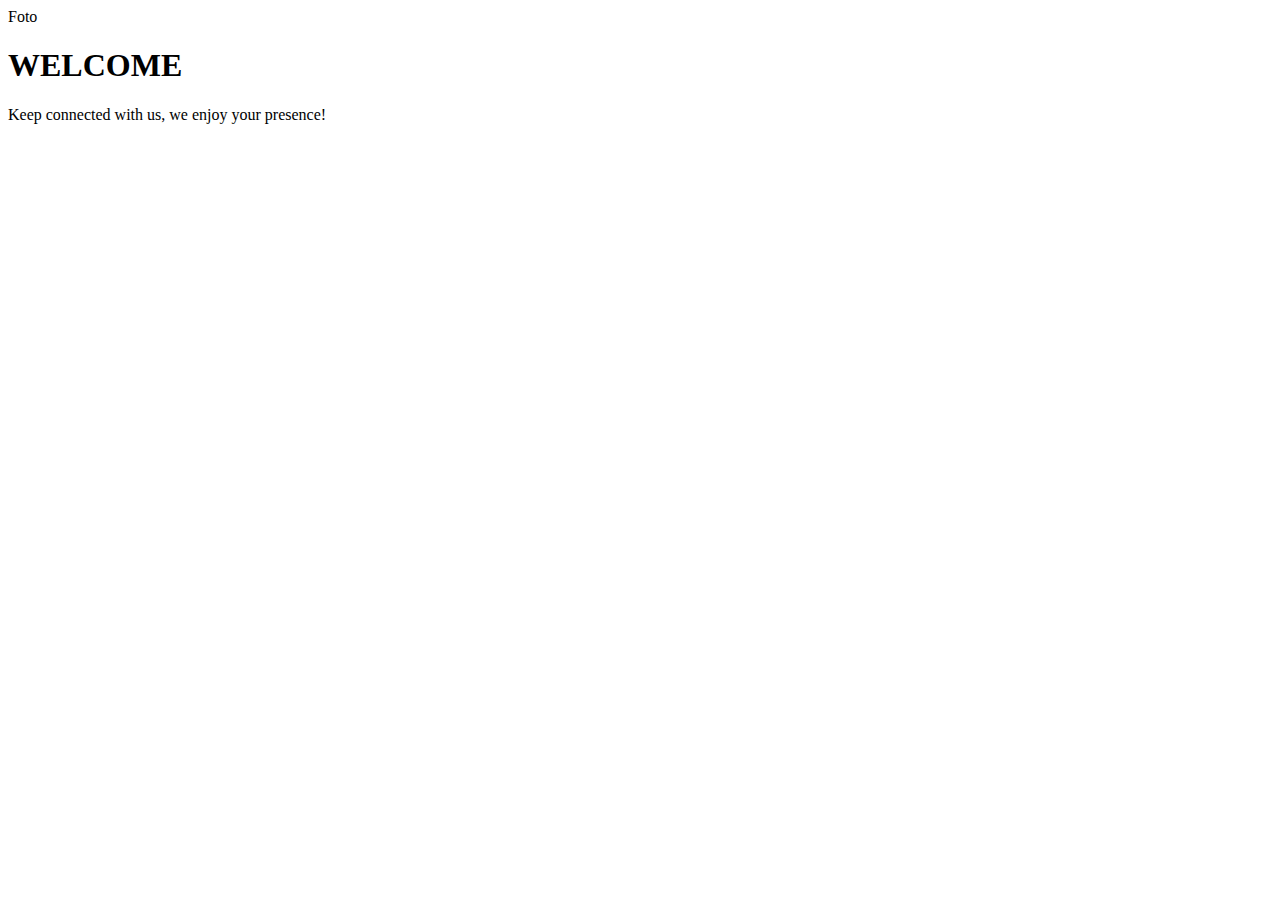
==== index.html @ d6218fbc "criação de 'estilos'" ====
<!DOCTYPE html>
<html lang="en">
<head>
    <meta charset="UTF-8">
    <meta name="viewport" content="width=device-width, initial-scale=1.0">
    <title>Login</title>
    <link rel="stylesheet" href="estilos/style.css">
</head>
<body>
    <main>
        <section>
            <div id="imagem">
                Foto
            </div>
            <div id="forms">
                <h1>WELCOME</h1>
                <p>
                    Keep connected with us, we enjoy your presence!
                </p>
                <form action="" method="post">

                </form>
            </div>
        </section>
    </main>
</body>
</html>
---- estilos/style.css ----
/*

Paleta de cores
- #400E08 (vermelho escuro)
- #428C5C (verde agua)
- #1A2601 verde em tom de oliva

*/
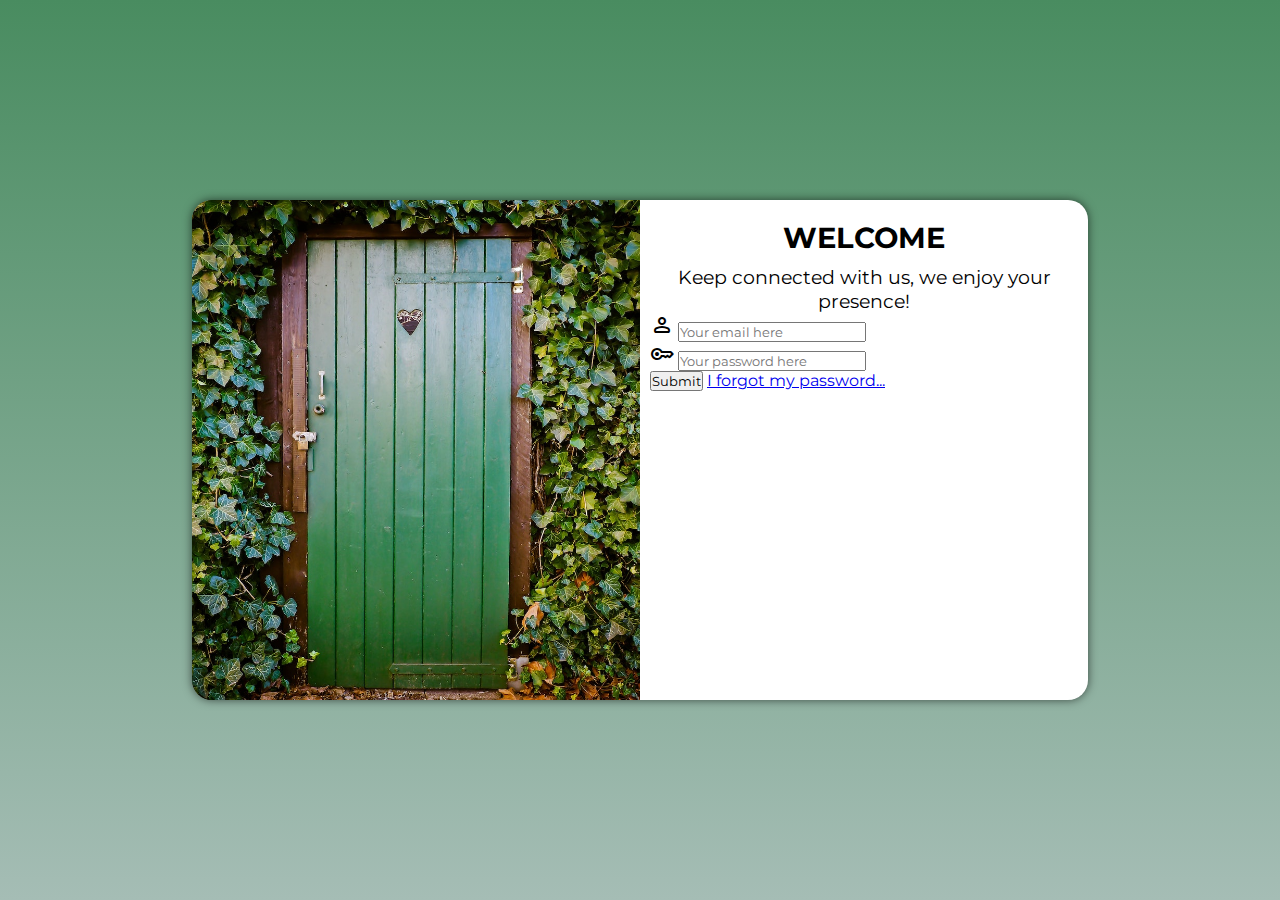
==== commit f993d4fc: "primeira parte" ====
--- a/index.html
+++ b/index.html
@@ -5,20 +5,39 @@
     <meta name="viewport" content="width=device-width, initial-scale=1.0">
     <title>Login</title>
     <link rel="stylesheet" href="estilos/style.css">
+    <link rel="stylesheet" href="estilos/media-query.css">
+    <link rel="stylesheet" href="https://fonts.googleapis.com/css2?family=Material+Symbols+Rounded:opsz,wght,FILL,GRAD@24,400,0,0" />
+
 </head>
 <body>
     <main>
-        <section>
+        <section id="login">
             <div id="imagem">
-                Foto
             </div>
             <div id="forms">
                 <h1>WELCOME</h1>
                 <p>
                     Keep connected with us, we enjoy your presence!
                 </p>
-                <form action="" method="post">
-
+                <form action="#" method="post" autocomplete="on">
+                        <div class="campo">
+                            <label for="iemail">
+                                <span class="material-symbols-rounded">
+                                person
+                                </span>
+                            </label>
+                            <input type="email" name="email" id="iemail" placeholder="Your email here" autocomplete="email" required maxlength="30">
+                        </div>
+                        <div class="campo">
+                            <label for="isenha">
+                                <span class="material-symbols-rounded">
+                                key
+                                </span>
+                            </label>
+                            <input type="password" name="senha" id="isenha" placeholder="Your password here" autocomplete="current-password" required minlength="8" maxlength="12">
+                        </div>
+                        <input type="submit" value="Submit">
+                        <a href="esqueci.html">I forgot my password...</a>
                 </form>
             </div>
         </section>
--- a/estilos/style.css
+++ b/estilos/style.css
@@ -1,3 +1,5 @@
+@import url('https://fonts.googleapis.com/css2?family=Montserrat:wght@300&display=swap');
+
 /*
 
 Paleta de cores
@@ -5,4 +7,52 @@
 - #428C5C (verde agua)
 - #1A2601 verde em tom de oliva
 
-*/+*/
+
+* {
+    font-family: 'Montserrat', sans-serif;
+    padding: 0px;
+    margin: 0px;
+    box-sizing: border-box;
+}
+
+body {
+    background-color: #428C5C;
+    height: 100vh;
+    width: 100vw;
+}
+
+main {
+    position:relative;
+    height: 100vh;
+    width: 100vw;
+}
+
+#login {
+    position:absolute;
+    top: 50%;
+    left: 50%;
+    background-color: white;
+    width: 250px;
+    height: 500px;
+    background-color: white;
+    transform: translate(-50%, -50%);
+    border-radius: 20px;
+    overflow: hidden;
+    box-shadow: 0px 0px 10px rgba(0, 0, 0, 0.592);
+    transition: width .3s, height .3s;
+    transition-timing-function: ease;
+
+}
+
+#imagem {
+    background: #1A2601 url(../imagens/porta.jpg) no-repeat;
+    background-size: cover;
+    height: 200px;
+    display: block;
+}
+
+#forms {
+    padding: 10px;
+    display:block;
+}--- a/estilos/media-query.css
+++ b/estilos/media-query.css
@@ -0,0 +1,58 @@
+@media screen and (min-width: 768px) and (max-width: 992px) {
+    body {
+        background-image: linear-gradient(to bottom, #498C60, #a5bdb5); 
+    }
+    
+    #login {
+        width: 80vw;
+    }
+
+    #imagem {
+        float: left;
+        width: 40%;
+        height: 100%;
+        background-position: center center;
+    }
+
+    #forms {
+        float: right;
+        width: 60%;
+    }
+}
+
+@media screen and (min-width: 992px) {
+
+    body {
+        background-image: linear-gradient(to bottom, #498C60, #a5bdb5); 
+    }
+
+    #login {
+        width: 70vw;
+    }
+
+    #imagem {
+        float: left;
+        width: 50%;
+        height: 100%;
+        background-position: center center;
+    }
+
+    #forms {
+        float: right;
+        width: 50%;
+    }
+
+    div#forms > h1 {
+        font-size: 1.8em;
+        font-weight: bolder;
+        text-align: center;
+        padding: 10px;
+    }
+
+    div#forms > p {
+        font-size: 1.2em;
+        text-align: center;
+
+    }
+
+}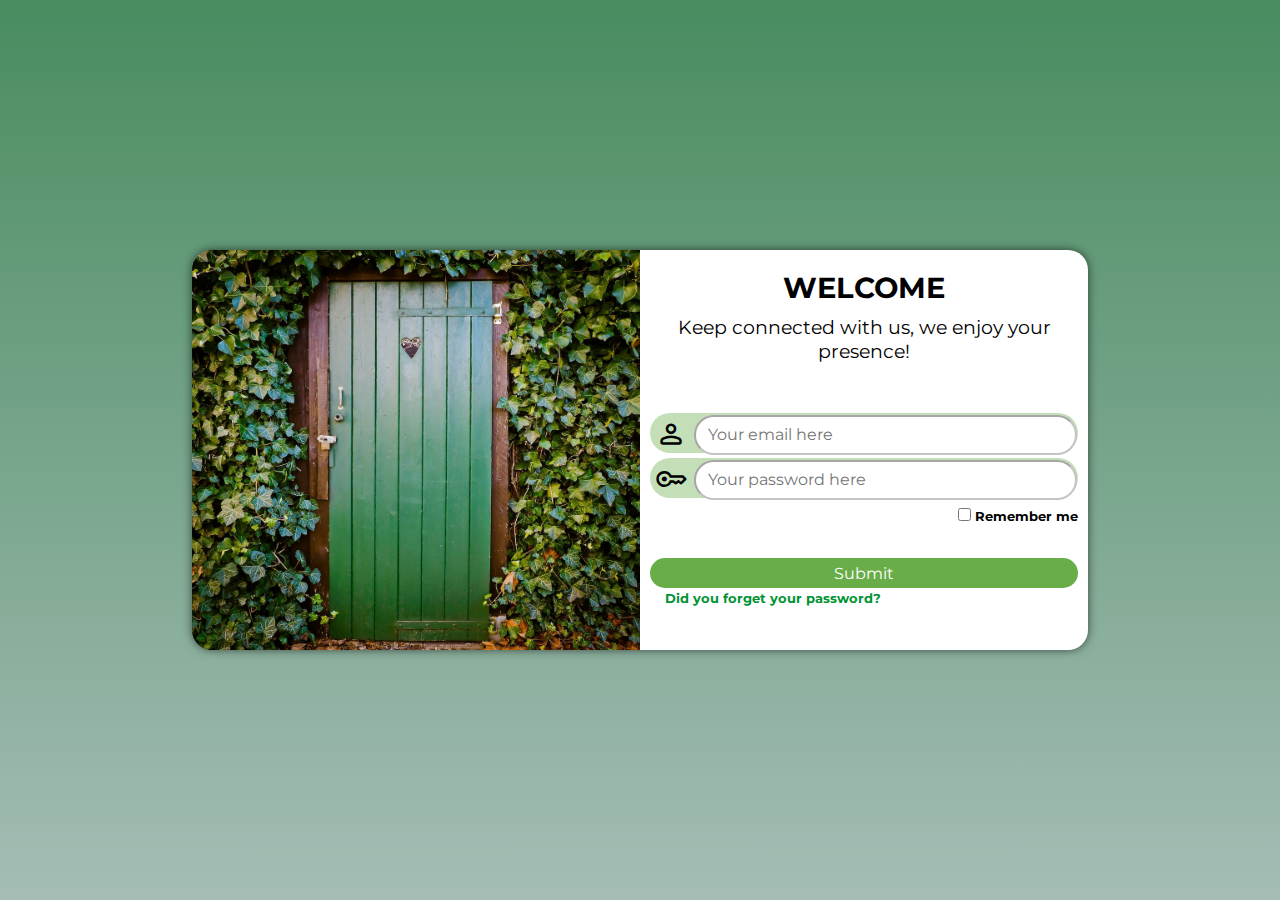
==== commit 0abdb66e: "finalização" ====
--- a/index.html
+++ b/index.html
@@ -22,7 +22,7 @@
                 <form action="#" method="post" autocomplete="on">
                         <div class="campo">
                             <label for="iemail">
-                                <span class="material-symbols-rounded">
+                                <span id="person" class="material-symbols-rounded">
                                 person
                                 </span>
                             </label>
@@ -30,14 +30,19 @@
                         </div>
                         <div class="campo">
                             <label for="isenha">
-                                <span class="material-symbols-rounded">
+                                <span id="key" class="material-symbols-rounded">
                                 key
                                 </span>
                             </label>
                             <input type="password" name="senha" id="isenha" placeholder="Your password here" autocomplete="current-password" required minlength="8" maxlength="12">
                         </div>
-                        <input type="submit" value="Submit">
-                        <a href="esqueci.html">I forgot my password...</a>
+                        <div id="remember_me">
+                            <input type="checkbox" name="remember" id="iremember">
+                            <label for="iremember">Remember me</label>
+                        </div>
+                        <input id="isubmit" type="submit" value="Submit">
+                        <a id="iforgot" href="esqueci.html">Did you forget your password?</a>
+                        
                 </form>
             </div>
         </section>
--- a/estilos/style.css
+++ b/estilos/style.css
@@ -36,10 +36,10 @@
     width: 250px;
     height: 500px;
     background-color: white;
+    border-radius: 20px;
+    overflow: hidden; /*o que ultrapassar a borda, é removido*/
+    box-shadow: 0px 0px 10px rgba(0, 0, 0, 0.592);
     transform: translate(-50%, -50%);
-    border-radius: 20px;
-    overflow: hidden;
-    box-shadow: 0px 0px 10px rgba(0, 0, 0, 0.592);
     transition: width .3s, height .3s;
     transition-timing-function: ease;
 
@@ -55,4 +55,77 @@
 #forms {
     padding: 10px;
     display:block;
-}+}
+
+div#forms > h1 {
+    font-size: 1.5em;
+    font-weight: bolder;
+    text-align: center;
+}
+
+div#forms > p {
+    text-align: center;
+    font-size: 0.8em;
+    padding-bottom: 10px;
+}
+
+.campo {
+    margin-top: 20px;
+}
+
+form > div.campo {
+    background-color: #69ad4965;
+    display: block;
+    width: 100%;
+    height: 40px;
+    margin: 5px 0px;
+    border-radius: 20px;
+}
+
+span#person, span#key {
+    color: black;
+    font-size: 2em;
+    width: 40px;
+    padding: 5px;
+}
+
+input#iemail, input#isenha {
+    font-size: 1em;
+    height: 100%;
+    width: calc(100% - 45px);
+    transform: translateY(-10px);
+    border-radius: 20px;
+    border-color: rgba(0, 0, 0, 0.349);
+    padding: 12px;
+}
+
+input#isubmit {
+    display: block;
+    font-size: 1em;
+    width: 100%;
+    height: 30px;
+    border: none;
+    border-radius: 20px;
+    background-color: #69ad49;
+    color: white;
+    margin-top: 42px;
+
+}
+
+div#remember_me {
+    font-size: 0.8em;
+    font-weight: bolder;
+    float: right;
+    margin-top: 5px;
+}
+
+a#iforgot {
+    font-size: 0.8em;
+    font-weight: bold;
+    text-decoration: none;
+    padding: 15px;
+    color:#019334;
+
+}
+
+
--- a/estilos/media-query.css
+++ b/estilos/media-query.css
@@ -5,6 +5,7 @@
     
     #login {
         width: 80vw;
+        height: 350px;
     }
 
     #imagem {
@@ -14,10 +15,24 @@
         background-position: center center;
     }
 
-    #forms {
+    div#forms {
         float: right;
         width: 60%;
     }
+
+    div#forms > p {
+        text-align: center;
+        font-size: 0.9em;
+    }
+
+    form {
+        margin-top: 30px;
+    }
+
+    form > input#isubmit {
+        margin-top: 60px;
+    }
+
 }
 
 @media screen and (min-width: 992px) {
@@ -28,6 +43,7 @@
 
     #login {
         width: 70vw;
+        height: 400px;
     }
 
     #imagem {
@@ -55,4 +71,13 @@
 
     }
 
+    form {
+        margin-top: 40px;
+    }
+
+    form > input#isubmit {
+        margin-top: 60px;
+    }
+
+
 }